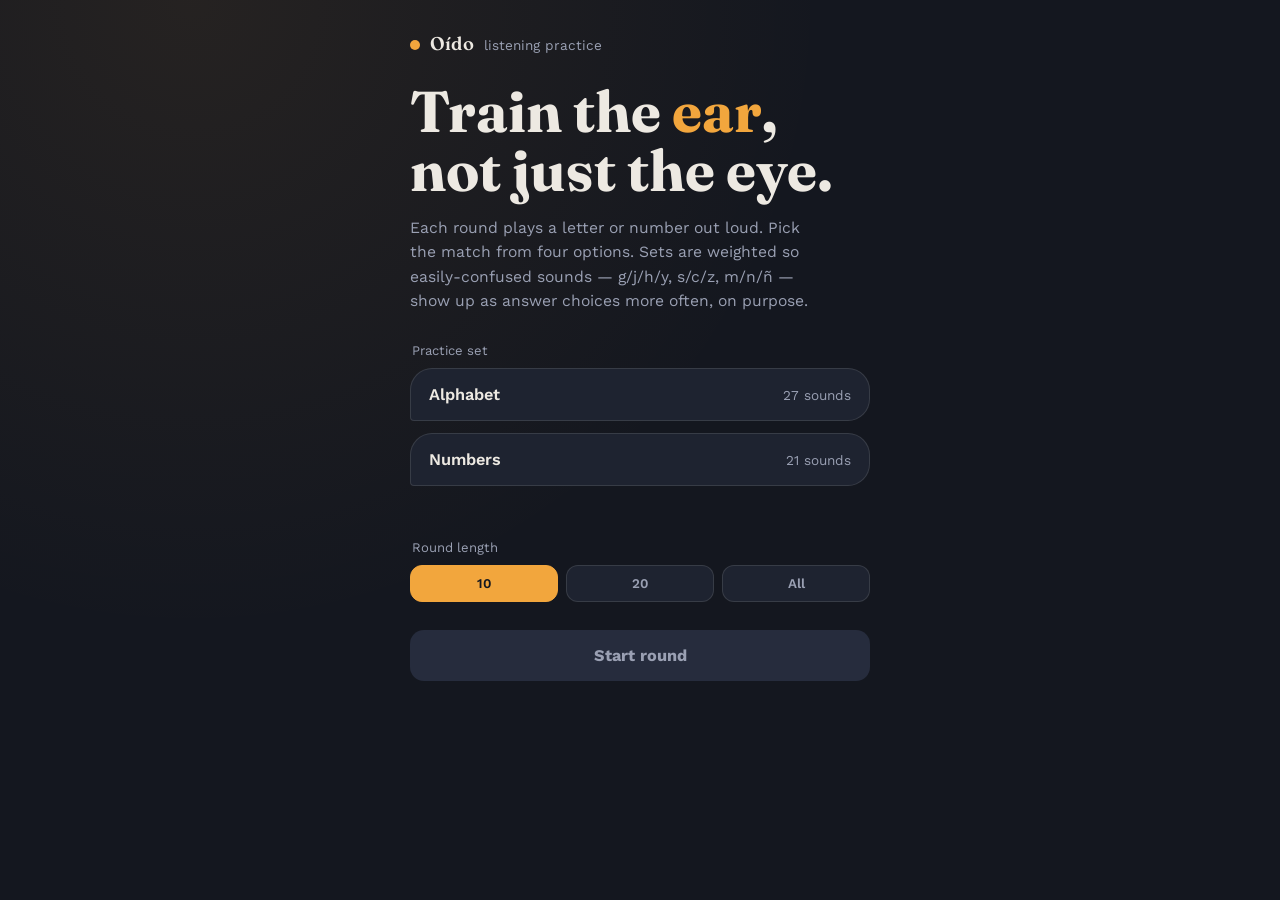
==== spanish-listening-quiz/index.html @ 35155289 "Add files via upload" ====
<!DOCTYPE html>
<html lang="en">
<head>
<meta charset="UTF-8">
<meta name="viewport" content="width=device-width, initial-scale=1.0">
<title>Oído · Spanish Listening Practice</title>
<link rel="stylesheet" href="css/style.css">
</head>
<body>
<div class="app">

  <div class="brand">
    <span class="dot"></span>
    <h1>Oído</h1>
    <span class="tagline">listening practice</span>
  </div>

  <!-- HOME -->
  <section id="screen-home" class="screen active">
    <h2 class="hero-word">Train the <em>ear</em>, not just the eye.</h2>
    <p class="home-copy">
      Each round plays a letter or number out loud. Pick the match from four
      options. Sets are weighted so easily-confused sounds — g/j/h/y, s/c/z,
      m/n/ñ — show up as answer choices more often, on purpose.
    </p>

    <fieldset>
      <legend>Practice set</legend>
      <div class="module-list" id="module-list"></div>
    </fieldset>

    <fieldset>
      <legend>Round length</legend>
      <div class="count-choices" id="count-choices">
        <button data-count="10">10</button>
        <button data-count="20">20</button>
        <button data-count="0">All</button>
      </div>
    </fieldset>

    <button class="start-btn" id="start-btn" disabled>Start round</button>
  </section>

  <!-- QUIZ -->
  <section id="screen-quiz" class="screen">
    <div class="quiz-top">
      <span id="quiz-progress-label">Question 1 of 10</span>
      <span id="quiz-score-label">Score 0</span>
    </div>
    <div class="progress-track"><div class="progress-fill" id="progress-fill"></div></div>

    <div class="dial">
      <button class="play-btn" id="play-btn" aria-label="Play sound">
        <svg viewBox="0 0 24 24"><path d="M8 5v14l11-7z"/></svg>
      </button>
      <p class="play-hint" id="play-hint">Tap to hear it again</p>
    </div>

    <div class="options-grid" id="options-grid"></div>

    <p class="feedback-row" id="feedback-row"></p>
    <button class="next-btn" id="next-btn">Next question</button>
  </section>

  <!-- RESULTS -->
  <section id="screen-results" class="screen">
    <div class="results-card">
      <p class="results-label">Round complete</p>
      <p class="results-score" id="results-score">0/0</p>
      <p class="results-label" id="results-sub"></p>
      <div class="miss-list" id="miss-list" style="display:none;">
        <h3>Worth another listen</h3>
        <div id="miss-rows"></div>
      </div>
    </div>
    <div class="results-actions">
      <button class="again-btn" id="again-btn">Practice again</button>
      <button class="home-btn" id="home-btn">Change set</button>
    </div>
  </section>

  <p class="hint-note" id="audio-mode-note"></p>
</div>

<script src="js/app.js"></script>
</body>
</html>
---- spanish-listening-quiz/css/style.css ----
@import url('https://fonts.googleapis.com/css2?family=Fraunces:opsz,wght@9..144,400;9..144,600;9..144,700&family=Work+Sans:wght@400;500;600;700&display=swap');

:root {
  --ink: #14171f;
  --surface: #1e2330;
  --surface-raised: #262c3d;
  --paper: #ede9e2;
  --muted: #9aa0b3;
  --amber: #f2a63d;
  --amber-dim: #7a5a29;
  --teal: #4fd1c5;
  --red: #e8654f;
  --border: rgba(237, 233, 226, 0.12);
  --radius-card: 22px 22px 22px 4px;
}

* { box-sizing: border-box; }

html { -webkit-text-size-adjust: 100%; }

body {
  margin: 0;
  min-height: 100vh;
  background:
    radial-gradient(circle at 15% 0%, rgba(242, 166, 61, 0.08), transparent 45%),
    var(--ink);
  color: var(--paper);
  font-family: 'Work Sans', system-ui, sans-serif;
  display: flex;
  justify-content: center;
  padding: 32px 18px 64px;
}

.app {
  width: 100%;
  max-width: 460px;
}

.brand {
  display: flex;
  align-items: baseline;
  gap: 10px;
  margin-bottom: 28px;
}

.brand .dot {
  width: 10px;
  height: 10px;
  border-radius: 50%;
  background: var(--amber);
  flex: none;
}

.brand h1 {
  font-family: 'Fraunces', serif;
  font-weight: 600;
  font-size: 1.15rem;
  margin: 0;
  letter-spacing: 0.01em;
  color: var(--paper);
}

.brand span.tagline {
  color: var(--muted);
  font-size: 0.85rem;
}

/* ---------- screens ---------- */
.screen { display: none; }
.screen.active { display: block; }

/* ---------- home screen ---------- */
.hero-word {
  font-family: 'Fraunces', serif;
  font-weight: 700;
  font-size: clamp(2.6rem, 11vw, 3.6rem);
  line-height: 1.02;
  margin: 4px 0 10px;
  color: var(--paper);
}

.hero-word em {
  font-style: normal;
  color: var(--amber);
}

.home-copy {
  color: var(--muted);
  font-size: 0.98rem;
  line-height: 1.55;
  max-width: 40ch;
  margin-bottom: 30px;
}

.module-list {
  display: flex;
  flex-direction: column;
  gap: 12px;
  margin-bottom: 26px;
}

.module-row {
  display: flex;
  align-items: center;
  justify-content: space-between;
  gap: 14px;
  padding: 16px 18px;
  background: var(--surface);
  border: 1px solid var(--border);
  border-radius: var(--radius-card);
  cursor: pointer;
  text-align: left;
  color: var(--paper);
  font-family: 'Work Sans', sans-serif;
  transition: border-color 0.15s ease, transform 0.1s ease;
}

.module-row:hover { border-color: var(--amber-dim); }
.module-row:active { transform: scale(0.99); }

.module-row.selected {
  border-color: var(--amber);
  background: var(--surface-raised);
}

.module-row .m-name {
  font-weight: 600;
  font-size: 1.02rem;
}

.module-row .m-count {
  color: var(--muted);
  font-size: 0.85rem;
}

fieldset {
  border: none;
  padding: 0;
  margin: 0 0 28px;
}

legend {
  color: var(--muted);
  font-size: 0.82rem;
  margin-bottom: 10px;
  text-transform: none;
}

.count-choices {
  display: flex;
  gap: 8px;
}

.count-choices button {
  flex: 1;
  padding: 10px 0;
  background: var(--surface);
  border: 1px solid var(--border);
  border-radius: 12px;
  color: var(--muted);
  font-family: 'Work Sans', sans-serif;
  font-weight: 600;
  cursor: pointer;
}

.count-choices button.selected {
  color: var(--ink);
  background: var(--amber);
  border-color: var(--amber);
}

.start-btn {
  width: 100%;
  padding: 16px;
  background: var(--amber);
  color: var(--ink);
  border: none;
  border-radius: 14px;
  font-family: 'Work Sans', sans-serif;
  font-weight: 700;
  font-size: 1.02rem;
  cursor: pointer;
}

.start-btn:disabled {
  background: var(--surface-raised);
  color: var(--muted);
  cursor: not-allowed;
}

/* ---------- quiz screen ---------- */
.quiz-top {
  display: flex;
  justify-content: space-between;
  align-items: center;
  color: var(--muted);
  font-size: 0.85rem;
  margin-bottom: 14px;
}

.progress-track {
  height: 4px;
  background: var(--surface);
  border-radius: 2px;
  overflow: hidden;
  margin-bottom: 30px;
}

.progress-fill {
  height: 100%;
  background: var(--amber);
  width: 0%;
  transition: width 0.25s ease;
}

.dial {
  display: flex;
  flex-direction: column;
  align-items: center;
  padding: 40px 20px 34px;
  background: var(--surface);
  border: 1px solid var(--border);
  border-radius: var(--radius-card);
  margin-bottom: 22px;
}

.play-btn {
  width: 92px;
  height: 92px;
  border-radius: 50%;
  border: 2px solid var(--amber);
  background: transparent;
  color: var(--amber);
  cursor: pointer;
  display: flex;
  align-items: center;
  justify-content: center;
  transition: background 0.15s ease;
}

.play-btn:active { background: rgba(242, 166, 61, 0.12); }

.play-btn svg { width: 34px; height: 34px; fill: currentColor; }

.play-hint {
  margin-top: 16px;
  color: var(--muted);
  font-size: 0.85rem;
}

.options-grid {
  display: grid;
  grid-template-columns: 1fr 1fr;
  gap: 12px;
}

.option-btn {
  padding: 22px 8px;
  background: var(--surface);
  border: 1px solid var(--border);
  border-radius: 16px;
  font-family: 'Fraunces', serif;
  font-weight: 600;
  font-size: 1.7rem;
  color: var(--paper);
  cursor: pointer;
}

.option-btn:active { transform: scale(0.98); }

.option-btn.correct {
  border-color: var(--teal);
  color: var(--teal);
  background: rgba(79, 209, 197, 0.08);
}

.option-btn.incorrect {
  border-color: var(--red);
  color: var(--red);
  background: rgba(232, 101, 79, 0.08);
}

.option-btn.disabled { pointer-events: none; opacity: 0.55; }
.option-btn.disabled.correct,
.option-btn.disabled.incorrect { opacity: 1; }

.feedback-row {
  min-height: 26px;
  margin-top: 16px;
  font-size: 0.92rem;
  color: var(--muted);
}

.feedback-row.correct { color: var(--teal); }
.feedback-row.incorrect { color: var(--red); }

.next-btn {
  width: 100%;
  padding: 15px;
  margin-top: 16px;
  background: var(--surface-raised);
  color: var(--paper);
  border: 1px solid var(--border);
  border-radius: 14px;
  font-family: 'Work Sans', sans-serif;
  font-weight: 600;
  cursor: pointer;
  display: none;
}

.next-btn.visible { display: block; }

/* ---------- results screen ---------- */
.results-card {
  background: var(--surface);
  border: 1px solid var(--border);
  border-radius: var(--radius-card);
  padding: 36px 24px;
  text-align: center;
  margin-bottom: 20px;
}

.results-score {
  font-family: 'Fraunces', serif;
  font-weight: 700;
  font-size: 3.2rem;
  color: var(--amber);
  margin: 6px 0;
}

.results-label { color: var(--muted); font-size: 0.9rem; }

.miss-list {
  text-align: left;
  margin: 22px 0 0;
  padding-top: 18px;
  border-top: 1px solid var(--border);
}

.miss-list h3 {
  font-family: 'Work Sans', sans-serif;
  font-size: 0.85rem;
  color: var(--muted);
  font-weight: 600;
  margin: 0 0 10px;
}

.miss-row {
  display: flex;
  justify-content: space-between;
  padding: 7px 0;
  font-size: 0.92rem;
  border-bottom: 1px dashed var(--border);
}

.miss-row .heard { color: var(--paper); font-weight: 600; }
.miss-row .picked { color: var(--red); }

.results-actions {
  display: flex;
  gap: 10px;
}

.results-actions button {
  flex: 1;
  padding: 14px;
  border-radius: 14px;
  font-family: 'Work Sans', sans-serif;
  font-weight: 600;
  cursor: pointer;
}

.results-actions .again-btn {
  background: var(--amber);
  color: var(--ink);
  border: none;
}

.results-actions .home-btn {
  background: transparent;
  color: var(--paper);
  border: 1px solid var(--border);
}

.hint-note {
  color: var(--muted);
  font-size: 0.78rem;
  text-align: center;
  margin-top: 26px;
  line-height: 1.5;
}

@media (prefers-reduced-motion: reduce) {
  * { transition: none !important; }
}

:focus-visible {
  outline: 2px solid var(--amber);
  outline-offset: 2px;
}
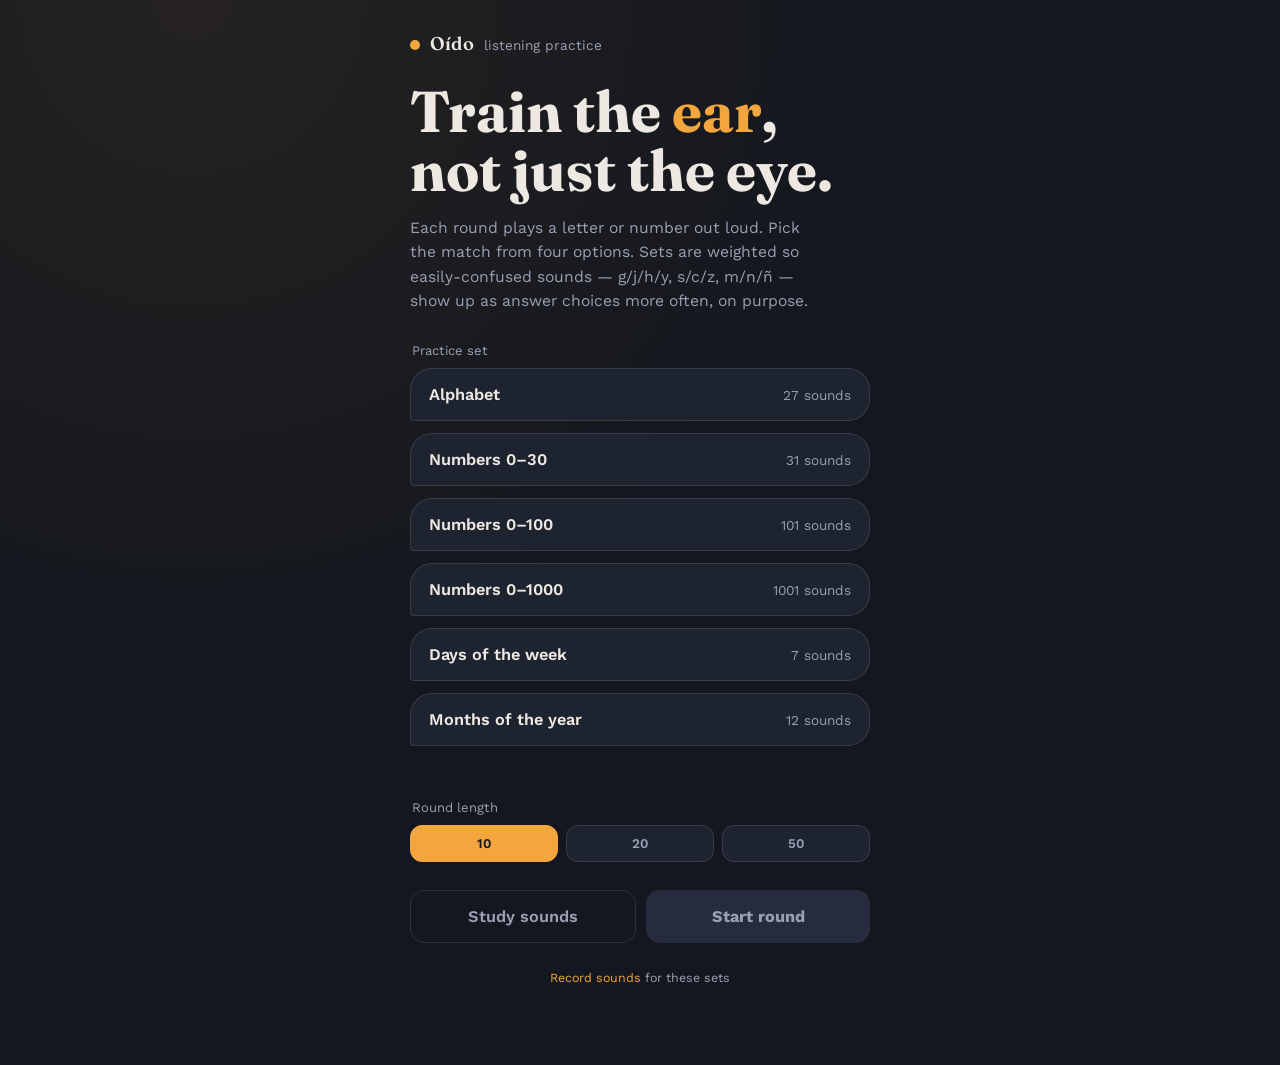
==== commit ee13b6be: "Add files via upload" ====
--- a/spanish-listening-quiz/index.html
+++ b/spanish-listening-quiz/index.html
@@ -34,11 +34,25 @@
       <div class="count-choices" id="count-choices">
         <button data-count="10">10</button>
         <button data-count="20">20</button>
-        <button data-count="0">All</button>
+        <button data-count="50">50</button>
       </div>
     </fieldset>
 
-    <button class="start-btn" id="start-btn" disabled>Start round</button>
+    <div class="home-actions">
+      <button class="study-btn" id="study-btn" disabled>Study sounds</button>
+      <button class="start-btn" id="start-btn" disabled>Start round</button>
+    </div>
+  </section>
+
+  <!-- LISTEN -->
+  <section id="screen-listen" class="screen">
+    <div class="quiz-top">
+      <span id="listen-title">Sounds</span>
+      <button class="back-link" id="listen-back-btn">Back</button>
+    </div>
+    <p class="home-copy">Tap any tile to hear it, as many times as needed, in any order.</p>
+    <div class="listen-grid" id="listen-grid"></div>
+    <button class="start-btn spaced" id="listen-start-btn">Start round</button>
   </section>
 
   <!-- QUIZ -->
@@ -80,8 +94,10 @@
   </section>
 
   <p class="hint-note" id="audio-mode-note"></p>
+  <p class="hint-note"><a href="recorder.html">Record sounds</a> for these sets</p>
 </div>
 
+<script src="js/store.js"></script>
 <script src="js/app.js"></script>
 </body>
 </html>
--- a/spanish-listening-quiz/css/style.css
+++ b/spanish-listening-quiz/css/style.css
@@ -169,7 +169,13 @@
   border-color: var(--amber);
 }
 
+.home-actions {
+  display: flex;
+  gap: 10px;
+}
+
 .start-btn {
+  flex: 1;
   width: 100%;
   padding: 16px;
   background: var(--amber);
@@ -186,6 +192,71 @@
   background: var(--surface-raised);
   color: var(--muted);
   cursor: not-allowed;
+}
+
+.start-btn.spaced { margin-top: 22px; }
+
+.study-btn {
+  flex: 1;
+  padding: 16px;
+  background: transparent;
+  color: var(--paper);
+  border: 1px solid var(--border);
+  border-radius: 14px;
+  font-family: 'Work Sans', sans-serif;
+  font-weight: 600;
+  font-size: 1.02rem;
+  cursor: pointer;
+}
+
+.study-btn:disabled {
+  color: var(--muted);
+  cursor: not-allowed;
+}
+
+.back-link {
+  background: none;
+  border: none;
+  color: var(--muted);
+  font-family: 'Work Sans', sans-serif;
+  font-weight: 600;
+  font-size: 0.85rem;
+  cursor: pointer;
+  padding: 0;
+}
+
+.back-link:hover { color: var(--paper); }
+
+/* ---------- listen screen ---------- */
+.listen-grid {
+  display: grid;
+  grid-template-columns: repeat(auto-fill, minmax(64px, 1fr));
+  gap: 10px;
+  margin-bottom: 4px;
+}
+
+.listen-tile {
+  aspect-ratio: 1;
+  display: flex;
+  align-items: center;
+  justify-content: center;
+  background: var(--surface);
+  border: 1px solid var(--border);
+  border-radius: 14px;
+  font-family: 'Fraunces', serif;
+  font-weight: 600;
+  font-size: 1.25rem;
+  color: var(--paper);
+  cursor: pointer;
+  transition: border-color 0.15s ease, transform 0.1s ease;
+}
+
+.listen-tile:active { transform: scale(0.95); }
+
+.listen-tile.playing {
+  border-color: var(--amber);
+  color: var(--amber);
+  background: rgba(242, 166, 61, 0.1);
 }
 
 /* ---------- quiz screen ---------- */
@@ -398,3 +469,23 @@
   outline: 2px solid var(--amber);
   outline-offset: 2px;
 }
+
+/* ---------- recorder page ---------- */
+.hero-word.small { font-size: 1.9rem; }
+a.tagline, .hint-note a { color: var(--amber); text-decoration: none; }
+.set-select {
+  width: 100%; padding: 12px; background: var(--surface); color: var(--paper);
+  border: 1px solid var(--border); border-radius: 12px; font-family: 'Work Sans', sans-serif; font-size: 1rem;
+}
+.rec-panel {
+  background: var(--surface); border: 1px solid var(--border);
+  border-radius: var(--radius-card); padding: 26px 20px; text-align: center; margin-bottom: 18px;
+}
+.rec-label { font-family: 'Fraunces', serif; font-weight: 700; font-size: 3rem; color: var(--amber); margin: 0; }
+.rec-spoken { color: var(--paper); font-size: 1.1rem; margin: 4px 0 20px; }
+.study-btn.block { width: 100%; margin-top: 10px; }
+.start-btn.recording { background: var(--red); color: var(--paper); }
+.rec-progress { color: var(--muted); font-size: 0.85rem; margin: 0 0 10px; }
+.spaced-top { margin-top: 22px; }
+.listen-tile.done { border-color: var(--teal); }
+.listen-tile.current { border-color: var(--amber); background: rgba(242, 166, 61, 0.1); }
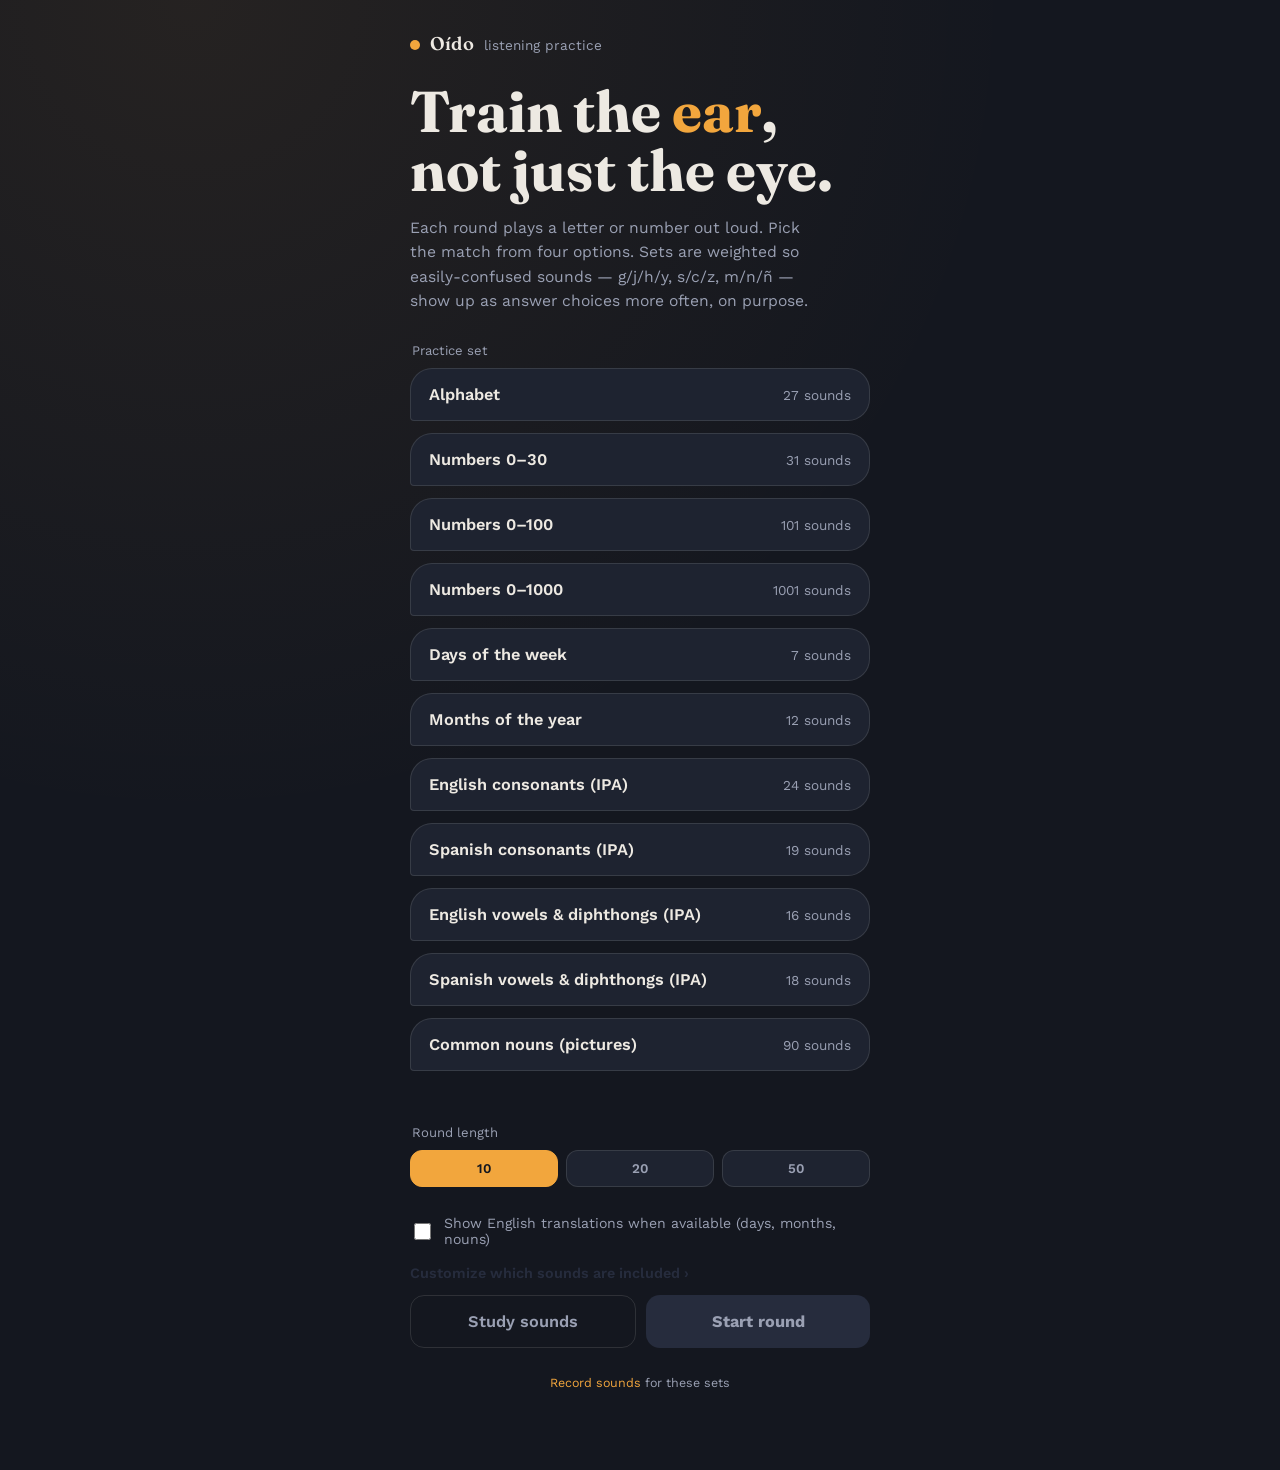
==== commit 91706231: "version 7" ====
--- a/spanish-listening-quiz/index.html
+++ b/spanish-listening-quiz/index.html
@@ -38,10 +38,35 @@
       </div>
     </fieldset>
 
+    <label class="gloss-toggle">
+      <input type="checkbox" id="gloss-toggle">
+      Show English translations when available (days, months, nouns)
+    </label>
+
+    <button class="back-link block" id="customize-btn" disabled>Customize which sounds are included ›</button>
+
     <div class="home-actions">
       <button class="study-btn" id="study-btn" disabled>Study sounds</button>
       <button class="start-btn" id="start-btn" disabled>Start round</button>
     </div>
+  </section>
+
+  <!-- OPTIONS -->
+  <section id="screen-options" class="screen">
+    <div class="quiz-top">
+      <span id="options-title">Sounds</span>
+      <button class="back-link" id="options-back-btn">Back</button>
+    </div>
+    <p class="home-copy">
+      Uncheck any sound to leave it out of studying and quizzing for this
+      set. The choice is remembered next time this set is opened.
+    </p>
+    <div class="home-actions">
+      <button class="study-btn" id="options-all-btn">Check all</button>
+      <button class="study-btn" id="options-none-btn">Uncheck all</button>
+    </div>
+    <p class="feedback-row incorrect" id="options-warning"></p>
+    <div class="options-list" id="options-list"></div>
   </section>
 
   <!-- LISTEN -->
@@ -98,6 +123,7 @@
 </div>
 
 <script src="js/store.js"></script>
+<script src="js/pixelart.js"></script>
 <script src="js/app.js"></script>
 </body>
 </html>
--- a/spanish-listening-quiz/css/style.css
+++ b/spanish-listening-quiz/css/style.css
@@ -489,3 +489,105 @@
 .spaced-top { margin-top: 22px; }
 .listen-tile.done { border-color: var(--teal); }
 .listen-tile.current { border-color: var(--amber); background: rgba(242, 166, 61, 0.1); }
+
+/* ---------- options (customize sounds) screen ---------- */
+.back-link.block {
+  display: block;
+  width: 100%;
+  text-align: left;
+  margin-bottom: 14px;
+  font-size: 0.9rem;
+}
+
+.back-link:disabled { color: var(--surface-raised); cursor: not-allowed; }
+
+.options-list {
+  display: flex;
+  flex-direction: column;
+  gap: 6px;
+  margin-top: 6px;
+}
+
+.option-row {
+  display: flex;
+  align-items: center;
+  gap: 12px;
+  padding: 12px 14px;
+  background: var(--surface);
+  border: 1px solid var(--border);
+  border-radius: 12px;
+  cursor: pointer;
+}
+
+.option-row input[type="checkbox"] {
+  width: 18px;
+  height: 18px;
+  accent-color: var(--amber);
+  flex: none;
+  cursor: pointer;
+}
+
+.option-row .opt-label {
+  font-family: 'Fraunces', serif;
+  font-weight: 600;
+  font-size: 1.1rem;
+  color: var(--paper);
+  min-width: 2.6em;
+}
+
+.option-row .opt-spoken {
+  color: var(--muted);
+  font-size: 0.85rem;
+}
+
+.option-row.unchecked { opacity: 0.5; }
+
+/* ---------- English gloss toggle ---------- */
+.gloss-toggle {
+  display: flex;
+  align-items: center;
+  gap: 10px;
+  color: var(--muted);
+  font-size: 0.88rem;
+  margin-bottom: 18px;
+  cursor: pointer;
+}
+
+.gloss-toggle input[type="checkbox"] {
+  width: 17px;
+  height: 17px;
+  accent-color: var(--amber);
+  flex: none;
+  cursor: pointer;
+}
+
+.option-btn {
+  display: flex;
+  flex-direction: column;
+  align-items: center;
+  justify-content: center;
+  gap: 4px;
+}
+
+.option-btn .opt-gloss,
+.listen-tile .opt-gloss {
+  font-family: 'Work Sans', sans-serif;
+  font-weight: 500;
+  font-size: 0.72rem;
+  color: var(--muted);
+  letter-spacing: 0.02em;
+}
+
+.listen-tile {
+  flex-direction: column;
+  gap: 2px;
+}
+
+/* ---------- pixel-art nouns ---------- */
+.pix { image-rendering: pixelated; width: 56px; height: 56px; display: block; }
+.option-btn .pix { width: 72px; height: 72px; }
+.option-btn:has(.pix) { padding: 14px 8px; }
+.opt-main.small { font-family: 'Work Sans', sans-serif; font-size: 0.72rem; font-weight: 600; }
+.listen-grid.art-grid { grid-template-columns: repeat(auto-fill, minmax(92px, 1fr)); }
+.listen-grid.art-grid .listen-tile { aspect-ratio: auto; padding: 10px 4px; gap: 6px; }
+.listen-grid.art-grid .listen-tile .pix { width: 48px; height: 48px; }
